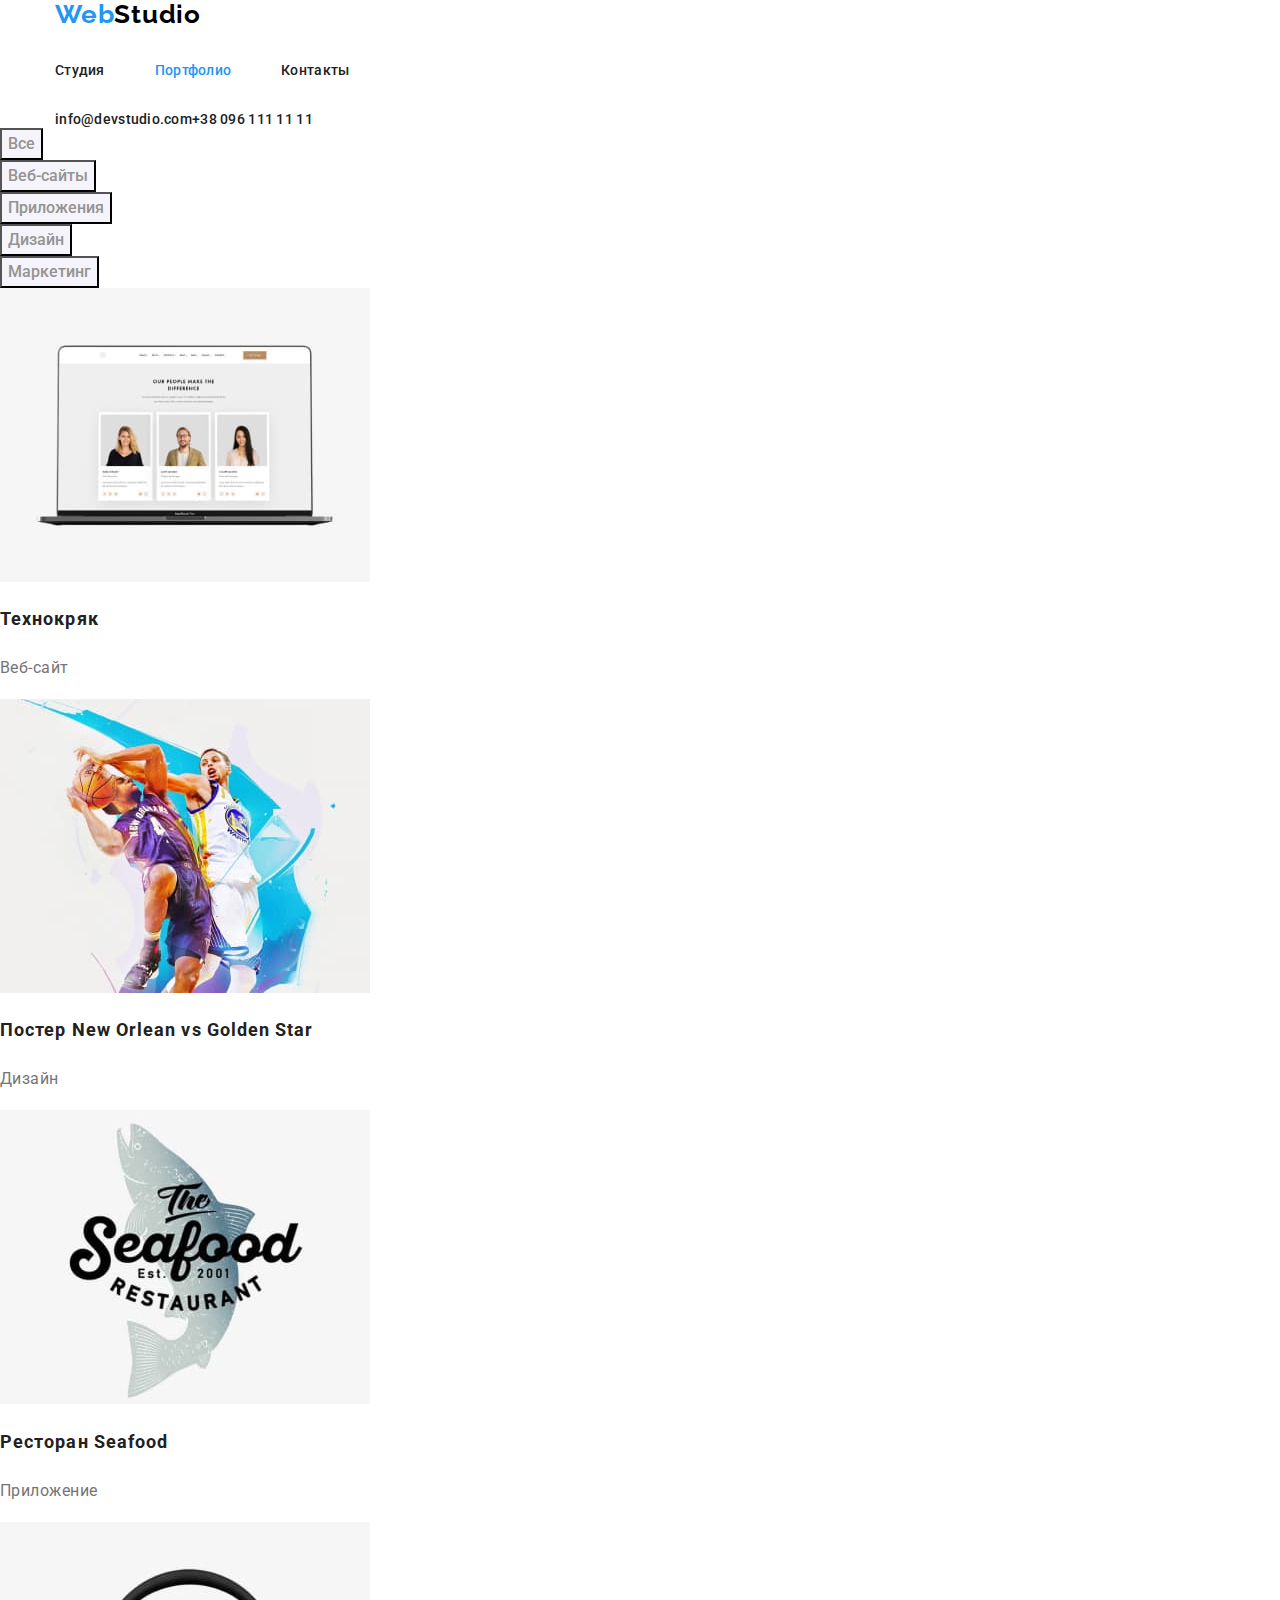
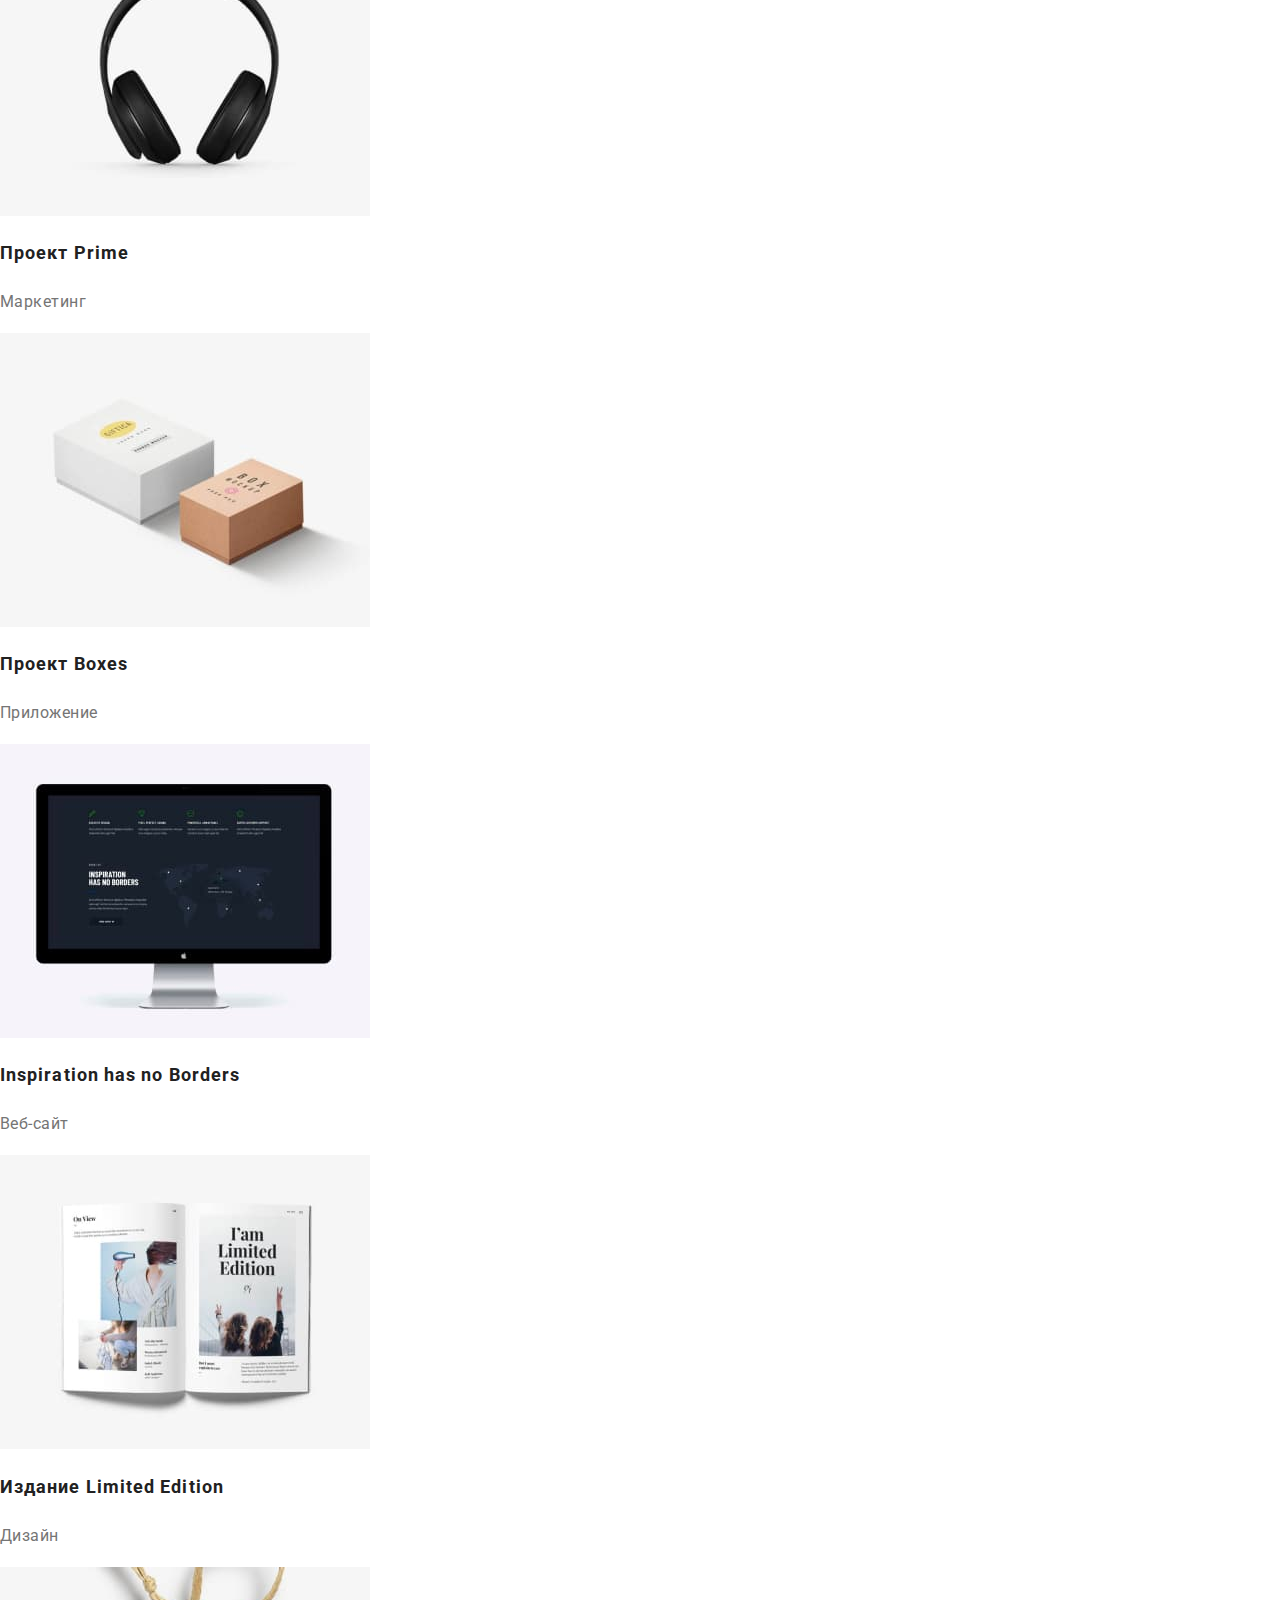
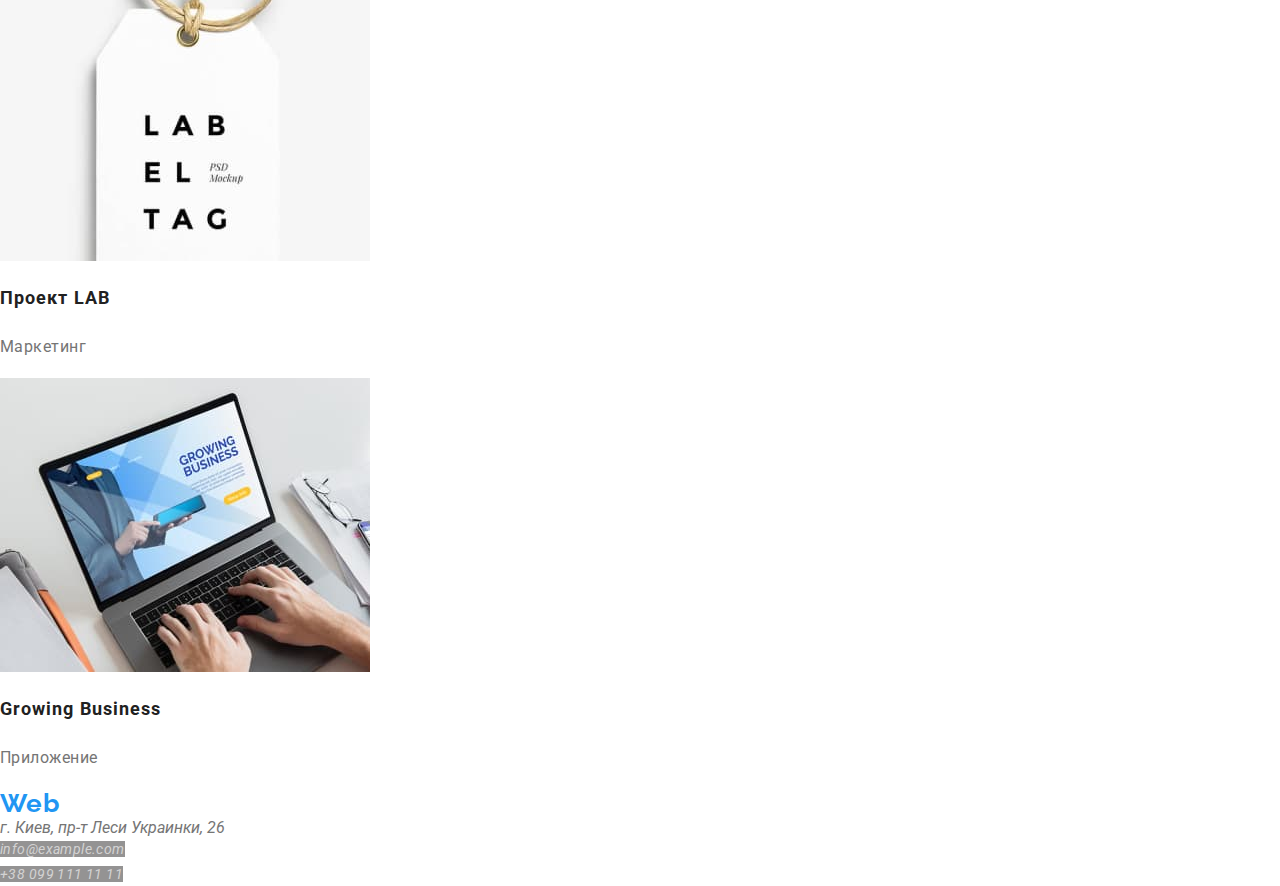
==== portfolio.html @ b4e092f4 "Добавляет стили Хедер" ====
<!DOCTYPE html>
<html lang="en">
<head>
    <meta charset="UTF-8">
    <meta name="viewport" content="width=device-width, initial-scale=1.0">
    <title>WebStudio</title>
    <link rel="preconnect" href="https://fonts.googleapis.com">
    <link rel="preconnect" href="https://fonts.gstatic.com" crossorigin>
    <link href="https://fonts.googleapis.com/css2?family=Raleway:wght@700&family=Roboto:wght@400;500;700;900&display=swap" rel="stylesheet">
    <link rel="stylesheet" href="https://cdnjs.cloudflare.com/ajax/libs/modern-normalize/2.0.0/modern-normalize.min.css">
    <link rel="stylesheet" href="./css/styles.css">
</head>
<body>
    <!-- header -->
    <header class="header">
        <div class="container">
                <!-- Лого -->
            <a href="" class="header-logo link">Web<span class="header-logo-second">Studio</span></a>
            <!-- Списки мемю -->
            <nav class="header-navigator">
            <ul class="header-list-nav list">
                <li class="header-item"><a href="./index.html" class="header-link link">Студия</a></li>
                <li class="header-item"><a href="" class="header-link link current">Портфолио</a></li>
                <li class="header-item"><a href="" class="header-link link">Контакты</a></li>
            </ul>
            </nav>
            <ul class="header-contact-list list">
            <li><a href="mailto:info@devstudio.com" class="header-mail-link link" >info@devstudio.com</a></li>
            <li><a href="tel:+380961111111" class="header-tel-link link" >+38 096 111 11 11</a></li>
            </ul>
        </div>
        
    </header>
    <main>
        <section class="portfolio">
            <ul class="portfolio-nav-list list">
                <li><button type="button">Все</button></li>
                <li><button type="button">Веб-сайты</button></li>
                <li><button type="button">Приложения</button></li>
                <li><button type="button">Дизайн</button></li>
                <li><button type="button">Маркетинг</button></li>
            </ul>
            <ul class="portfolio-project-list list">
                <li>
                    <img src="./images/img4.jpg" width="370" alt="Веб-сайт">
                    <a href="" class="portfolio-link link" >
                        <h2 class="portfolio-title" >Технокряк</h2>
                        <p class="portfolio-text" >Веб-сайт</p>
                    </a>
                </li>
                <li>
                    <img src="./images/img5.jpg" width="370" alt="Дизайн">
                    <a href="" class="portfolio-link link" >
                        <h2 class="portfolio-title" > Постер New Orlean vs Golden Star</h2>
                        <p class="portfolio-text" >Дизайн</p>
                    </a>
                </li>
                <li>
                    <img src="./images/img6.jpg" width="370" alt="Приложение">
                    <a href="" class="portfolio-link link" >
                        <h2 class="portfolio-title" >Ресторан Seafood</h2>
                        <p class="portfolio-text" >Приложение</p>
                    </a>
                </li>
                <li>
                    <img src="./images/img7.jpg" width="370" alt="Маркетинг">
                    <a href="" class="portfolio-link link" >
                        <h2 class="portfolio-title" >Проект Prime</h2>
                        <p class="portfolio-text" >Маркетинг</p>
                    </a>
                </li>
                <li>
                    <img src="./images/img8.jpg" width="370" alt="Приложение">
                    <a href="" class="portfolio-link link" >
                    
                        <h2 class="portfolio-title" >Проект Boxes</h2>
                        <p class="portfolio-text" >Приложение</p>
                    </a>
                </li>
                <li>
                    <img src="./images/img9.jpg" width="370" alt="Веб-сайт">
                    <a href="" class="portfolio-link link" >
                        <h2 class="portfolio-title" >Inspiration has no Borders</h2>
                        <p class="portfolio-text" >Веб-сайт</p>
                    </a>
                </li>
                <li>
                    <img src="./images/img10.jpg" width="370" alt="Дизайн">
                    <a href="" class="portfolio-link link" >
                        <h2 class="portfolio-title" >Издание Limited Edition</h2>
                        <p class="portfolio-text" >Дизайн</p>
                    </a>
                </li>
                <li>
                    <img src="./images/img11.jpg" width="370" alt="Маркетинг">
                    <a href="" class="portfolio-link link" >
                        <h2 class="portfolio-title" >Проект LAB</h2>
                        <p class="portfolio-text" >Маркетинг</p>
                    </a>
                </li>
                <li>
                    <img src="./images/img12.jpg" width="370" alt="Приложение">
                    <a href="" class="portfolio-link link" >
                        <h2 class="portfolio-title" >Growing Business</h2>
                        <p class="portfolio-text" >Приложение</p>
                    </a>
                </li>
            </ul>
        </section>
    </main>
    <!-- Футер -->
    <footer class="footer">
      <!-- Лого -->
      <a href="" class="footer-logo link">Web<span class="footer-logo-second">Studio</span></a>
      <address>
        г. Киев, пр-т Леси Украинки, 26
      </address>
      <address>
        <ul class="footer-contact-list list">
          <li><a href="mailto:info@example.com" class="footer-mail-link link">info@example.com</a></li>
          <li><a href="tel:+380991111111" class="footer-tel-link link">+38 099 111 11 11</a></li>
        </ul>
      </address>
    </footer>
</body>
</html>
---- css/styles.css ----
/* цвет основного текста #757575 */
/* вторичный цвет текста   #212121 */
/* цвет контактов в футере rgba(255, 255, 255, 0.60) */
/* белый цвет #FFFFFF */
/* черный цвет лого в хедере  #000000 */
/* акцент #2196F3 */
/* вторичный цвет фона #F5F4FA */
/* третий цвет фона #2F303A */

:root {
    --primary-text-color: #757575;
    --secondary-text-color: #212121;
    --title-text-color: #212121;
    --accent-color: #2196F3;
}

body {
  font-family: 'Roboto', sans-serif;
  color: var(--primary-text-color);
  background-color: #FFFFFF; 
}
.link {
    text-decoration: none;
}
.list {
    list-style: none;
    padding: 0;
    margin: 0;
}

.title {
    color: var(--secondary-text-color);
    text-align: center;
    font-size: 36px;
    font-weight: 700;
    letter-spacing: 1.08px;
    line-height:  1.17;
}

/* Container */
.container {
    margin-left: auto;
    margin-right: auto;
    width: 1200px;
    padding-left: 15px;
    padding-right: 15px;
}

/* лого */
.header-logo  {
    margin-right: 93px;
    color: var( --accent-color);
    font-family: 'Raleway', sans-serif;
    font-size: 26px;
    font-weight: 700;
    letter-spacing: 0.78px;
}
.header-logo  .header-logo-second {
    color: #000000;
    
}

/* header*/
.header-menu {
   display: flex;
   align-items: center;
}
.header-list-nav {
    display: flex;
}
.header-list-nav .header-item:not(:last-child) {
    margin-right: 50px;
}
.header-list-nav .header-link {
    display: block;
    padding-top: 32px;
    padding-bottom: 32px;
    
    color: var(--secondary-text-color);
    
    font-size: 14px;
    font-weight: 500;
    letter-spacing: 0.28px;
}
.header-list-nav .header-link:hover, 
.header-list-nav .header-link:focus {
    color: var(--accent-color);
}
.header-list-nav .current {
    color: var(--accent-color);
}
.header-contact-list {
    display: flex;
    margin-left: auto ;
}
.header-contact-list .item:not(:last-child) {
    margin-right: 50px;
}
/* .header-contact-list .item:last-child {
    margin-right: 0;
} */
.header-contact-list  
.header-mail-link, 
.header-tel-link {
    color: var(--secondary-text-color);
    font-size: 14px;
    font-weight: 500;
    letter-spacing: 0.28px;
}
.header-contact-list  .link:hover, 
.header-contact-list  .link:focus {
    color: var(--accent-color)
}
/* hero */
.hero .hero-title {
    color: #FFF;
    text-align: center;
    font-size: 44px;
    font-weight: 900;
    line-height: 1.36; /* 136.364% */
    letter-spacing: 2.64px;
    text-transform: uppercase;
    background-color: #949393;   /* времено установил фон для визуализации потом удалю */
}
button.hero-button {
    background-color: var(--accent-color);
    color: #FFFFFF;
    text-align: center;
    font-size: 16px;
    font-weight: 700;
    line-height: 1.87; /* 187.5% */
    letter-spacing: 0.96px;
    cursor: pointer;
}

/* studio */
.stodio .studio-title {
    color: var(--secondary-text-color);
    font-size: 14px;
    font-weight: 700;
    letter-spacing: 0.42px;
    text-transform: uppercase;
}
.stodio .studio-text {
    font-size: 14px;
    line-height: 1.71; /* 171.429% */
    letter-spacing: 0.42px;
}
/* work */


/* team */
.team .team-subtitle {
    color: var(--secondary-text-color);
    text-align: center;
    font-size: 16px;
    font-weight: 500;
    letter-spacing: 0.48px;
}
.team .team-descr {
    text-align: center;
    font-size: 16px;
    letter-spacing: 0.48px;
}

/* footer */
.footer .footer-logo {
    color: var(--accent-color);
    font-family: Raleway;
    font-size: 26px;
    font-weight: 700;
    letter-spacing: 0.78px;
}
.footer .footer-logo-second {
    color: #FFFFFF;
}

.footer-contact-list .link {
    color: rgba(255, 255, 255, 0.60);
    font-family: Roboto;
    font-size: 14px;
    line-height: 1.74; /* 171.429% */
    letter-spacing: 0.42px;
    background-color: #949393;  
    /* времено установил фон для визуализации потом удвлю */
 }
 .footer-contact-list .link:hover,
 .footer-contact-list .link:focus {
    color: var(--accent-color);
 }

 /* portfolio - nav */
 .portfolio button {
    color: #949393;   /* времено установил фон для визуализации должен быть #FFFFFF */
    text-align: center;
    font-size: 16px;
    font-weight: 500;
    line-height: 1.62; /* 162.5% */
    letter-spacing: 0.4;
    background-color: #F5F4FA;
    cursor: pointer;
 }
 .portfolio button:hover,
 .portfolio button:focus {
  background-color: var(--accent-color);

 }
 .portfolio .portfolio-title {
    color: var(--secondary-text-color);
    font-size: 18px;
    font-weight: 700;
    line-height: 2.00; /* 200% */
    letter-spacing: 1.08px;
 }
 .portfolio .portfolio-text {
    color: var(--primary-text-color);
    font-size: 16px;
    font-weight: 400;
    line-height: 1.87; /* 187.5% */
    letter-spacing: 0.48px;
 }
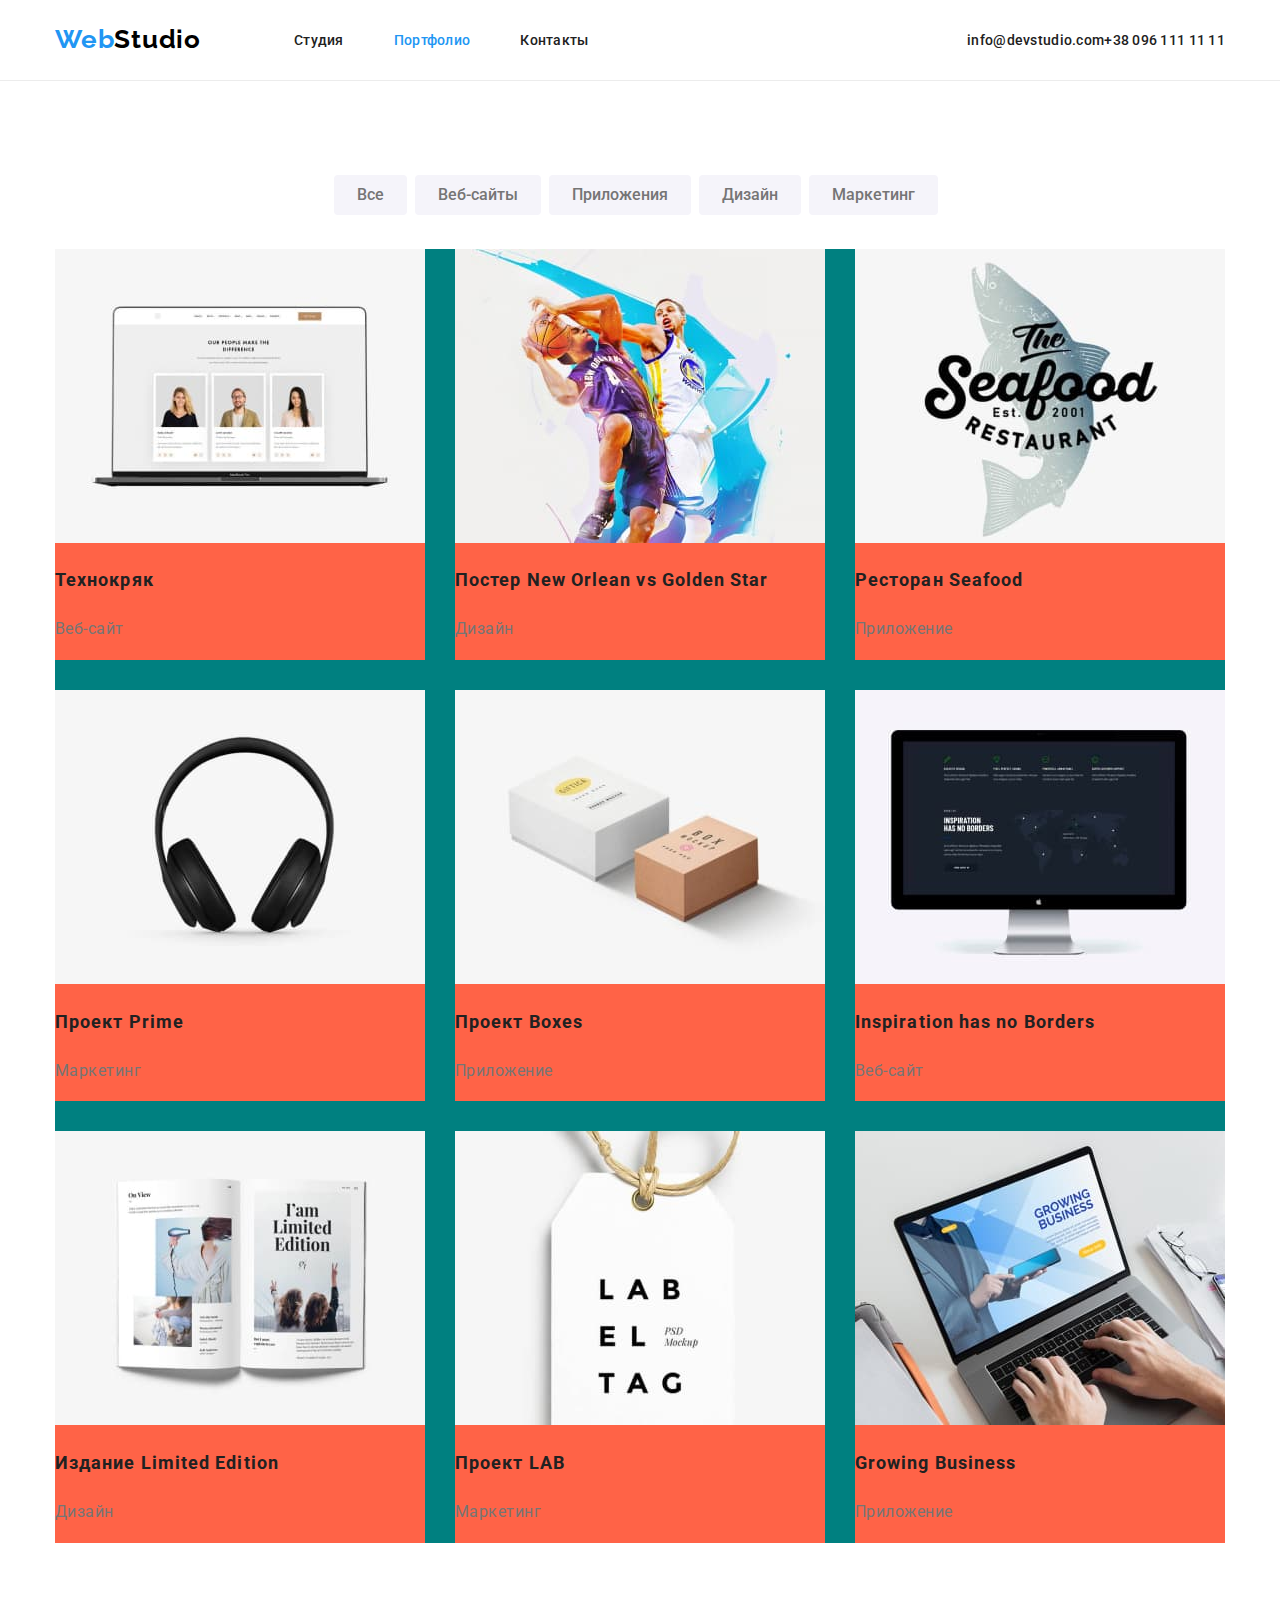
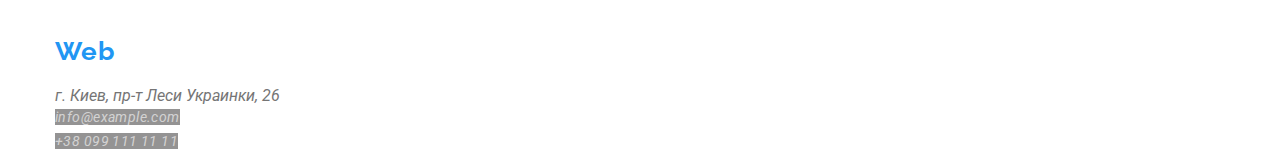
==== commit f338ff8f: "Добавляет стили  портфолио" ====
--- a/portfolio.html
+++ b/portfolio.html
@@ -14,62 +14,64 @@
     <!-- header -->
     <header class="header">
         <div class="container">
+            <div class="header-menu">
                 <!-- Лого -->
-            <a href="" class="header-logo link">Web<span class="header-logo-second">Studio</span></a>
-            <!-- Списки мемю -->
-            <nav class="header-navigator">
-            <ul class="header-list-nav list">
-                <li class="header-item"><a href="./index.html" class="header-link link">Студия</a></li>
-                <li class="header-item"><a href="" class="header-link link current">Портфолио</a></li>
-                <li class="header-item"><a href="" class="header-link link">Контакты</a></li>
-            </ul>
-            </nav>
-            <ul class="header-contact-list list">
-            <li><a href="mailto:info@devstudio.com" class="header-mail-link link" >info@devstudio.com</a></li>
-            <li><a href="tel:+380961111111" class="header-tel-link link" >+38 096 111 11 11</a></li>
-            </ul>
+                <a href="" class="header-logo link">Web<span class="header-logo-second">Studio</span></a>
+                <!-- Списки мемю -->
+                <nav class="header-navigator">
+                <ul class="header-list-nav list">
+                    <li class="header-item"><a href="./index.html" class="header-link link">Студия</a></li>
+                    <li class="header-item"><a href="" class="header-link link current">Портфолио</a></li>
+                    <li class="header-item"><a href="" class="header-link link">Контакты</a></li>
+                </ul>
+                </nav>
+                <ul class="header-contact-list list">
+                <li><a href="mailto:info@devstudio.com" class="header-mail-link link" >info@devstudio.com</a></li>
+                <li><a href="tel:+380961111111" class="header-tel-link link" >+38 096 111 11 11</a></li>
+                </ul>
+            </div>
         </div>
-        
     </header>
     <main>
-        <section class="portfolio">
+        <section class="portfolio section">
+           <div class="container">
             <ul class="portfolio-nav-list list">
-                <li><button type="button">Все</button></li>
-                <li><button type="button">Веб-сайты</button></li>
-                <li><button type="button">Приложения</button></li>
-                <li><button type="button">Дизайн</button></li>
-                <li><button type="button">Маркетинг</button></li>
+                <li class="item"><button type="button">Все</button></li>
+                <li class="item"><button type="button">Веб-сайты</button></li>
+                <li class="item"><button type="button">Приложения</button></li>
+                <li class="item"><button type="button">Дизайн</button></li>
+                <li class="item"><button type="button">Маркетинг</button></li>
             </ul>
             <ul class="portfolio-project-list list">
-                <li>
+                <li class="item">
                     <img src="./images/img4.jpg" width="370" alt="Веб-сайт">
                     <a href="" class="portfolio-link link" >
                         <h2 class="portfolio-title" >Технокряк</h2>
                         <p class="portfolio-text" >Веб-сайт</p>
                     </a>
                 </li>
-                <li>
+                <li class="item">
                     <img src="./images/img5.jpg" width="370" alt="Дизайн">
                     <a href="" class="portfolio-link link" >
                         <h2 class="portfolio-title" > Постер New Orlean vs Golden Star</h2>
                         <p class="portfolio-text" >Дизайн</p>
                     </a>
                 </li>
-                <li>
+                <li class="item">
                     <img src="./images/img6.jpg" width="370" alt="Приложение">
                     <a href="" class="portfolio-link link" >
                         <h2 class="portfolio-title" >Ресторан Seafood</h2>
                         <p class="portfolio-text" >Приложение</p>
                     </a>
                 </li>
-                <li>
+                <li class="item">
                     <img src="./images/img7.jpg" width="370" alt="Маркетинг">
                     <a href="" class="portfolio-link link" >
                         <h2 class="portfolio-title" >Проект Prime</h2>
                         <p class="portfolio-text" >Маркетинг</p>
                     </a>
                 </li>
-                <li>
+                <li class="item">
                     <img src="./images/img8.jpg" width="370" alt="Приложение">
                     <a href="" class="portfolio-link link" >
                     
@@ -77,28 +79,28 @@
                         <p class="portfolio-text" >Приложение</p>
                     </a>
                 </li>
-                <li>
+                <li class="item">
                     <img src="./images/img9.jpg" width="370" alt="Веб-сайт">
                     <a href="" class="portfolio-link link" >
                         <h2 class="portfolio-title" >Inspiration has no Borders</h2>
                         <p class="portfolio-text" >Веб-сайт</p>
                     </a>
                 </li>
-                <li>
+                <li class="item">
                     <img src="./images/img10.jpg" width="370" alt="Дизайн">
                     <a href="" class="portfolio-link link" >
                         <h2 class="portfolio-title" >Издание Limited Edition</h2>
                         <p class="portfolio-text" >Дизайн</p>
                     </a>
                 </li>
-                <li>
+                <li class="item">
                     <img src="./images/img11.jpg" width="370" alt="Маркетинг">
                     <a href="" class="portfolio-link link" >
                         <h2 class="portfolio-title" >Проект LAB</h2>
                         <p class="portfolio-text" >Маркетинг</p>
                     </a>
                 </li>
-                <li>
+                <li class="item">
                     <img src="./images/img12.jpg" width="370" alt="Приложение">
                     <a href="" class="portfolio-link link" >
                         <h2 class="portfolio-title" >Growing Business</h2>
@@ -106,11 +108,13 @@
                     </a>
                 </li>
             </ul>
+           </div>
         </section>
     </main>
     <!-- Футер -->
     <footer class="footer">
-      <!-- Лого -->
+      <div class="container">
+        <!-- Лого -->
       <a href="" class="footer-logo link">Web<span class="footer-logo-second">Studio</span></a>
       <address>
         г. Киев, пр-т Леси Украинки, 26
@@ -121,6 +125,7 @@
           <li><a href="tel:+380991111111" class="footer-tel-link link">+38 099 111 11 11</a></li>
         </ul>
       </address>
+      </div>
     </footer>
 </body>
 </html>--- a/css/styles.css
+++ b/css/styles.css
@@ -27,6 +27,10 @@
     padding: 0;
     margin: 0;
 }
+.section {
+    padding-top: 94px;
+    padding-bottom: 94px;
+}
 
 .title {
     color: var(--secondary-text-color);
@@ -44,9 +48,13 @@
     width: 1200px;
     padding-left: 15px;
     padding-right: 15px;
+    /* outline: 2px solid tomato; */
 }
 
 /* лого */
+.header {
+    border-bottom: 1px solid rgb(236, 236, 236);
+}
 .header-logo  {
     margin-right: 93px;
     color: var( --accent-color);
@@ -112,44 +120,102 @@
     color: var(--accent-color)
 }
 /* hero */
+.hero {
+    text-align: center;    
+}
 .hero .hero-title {
+    margin-top: 0;
+    margin-bottom: 30px;
+
     color: #FFF;
-    text-align: center;
+    
     font-size: 44px;
     font-weight: 900;
     line-height: 1.36; /* 136.364% */
     letter-spacing: 2.64px;
+   
     text-transform: uppercase;
     background-color: #949393;   /* времено установил фон для визуализации потом удалю */
 }
 button.hero-button {
-    background-color: var(--accent-color);
+    
+    padding: 10px 32px;
+    min-width: 200px;
+    border-radius: 4px;
+    border: 1px solid transparent;
     color: #FFFFFF;
-    text-align: center;
+        
     font-size: 16px;
     font-weight: 700;
     line-height: 1.87; /* 187.5% */
     letter-spacing: 0.96px;
+    text-align: center;
+    
     cursor: pointer;
+    background-color: var(--accent-color);
 }
 
 /* studio */
-.stodio .studio-title {
+
+.hidden-title {
+    display: none;
+}
+.studio-list {
+    display: flex;
+}
+.studio-list .item:not(:last-child) {
+    display: block;
+    min-width: 270px;
+    margin-right: 30px;
+}
+
+.studio-list .studio-title {
+    margin-top: 0;
+    margin-bottom: 10px;
+
     color: var(--secondary-text-color);
     font-size: 14px;
     font-weight: 700;
     letter-spacing: 0.42px;
     text-transform: uppercase;
+    
 }
 .stodio .studio-text {
     font-size: 14px;
     line-height: 1.71; /* 171.429% */
     letter-spacing: 0.42px;
+    margin: 0;
 }
 /* work */
 
-
+.work .work-title {
+    margin-top: 0;
+    margin-bottom: 50px;
+}
+.work .work-list {
+    display: flex;
+    justify-content: center;
+}
+.work .work-list .item:not(:last-child) {
+    display: block;
+    margin-right: 30px;
+    
+
+}
 /* team */
+
+.team .team-title {
+    margin-top: 0;
+    margin-bottom: 50px;
+} 
+.team .team-list {
+    display: flex;
+    justify-content: center;
+}
+.team .team-list .item:not(:last-child) {
+    display: block;
+    margin-right: 30px;
+}
 .team .team-subtitle {
     color: var(--secondary-text-color);
     text-align: center;
@@ -165,6 +231,9 @@
 
 /* footer */
 .footer .footer-logo {
+    display: block;
+    margin-bottom: 20px;
+
     color: var(--accent-color);
     font-family: Raleway;
     font-size: 26px;
@@ -190,8 +259,18 @@
  }
 
  /* portfolio - nav */
+ .portfolio .portfolio-nav-list {
+    display: flex;
+    justify-content: center;
+ }
+ .portfolio .portfolio-nav-list .item {
+    margin-right: 8px;
+ }
  .portfolio button {
-    color: #949393;   /* времено установил фон для визуализации должен быть #FFFFFF */
+    margin-bottom: 34px;
+    padding: 6px 22px;
+
+    color: var(--secondary-text-color)
     text-align: center;
     font-size: 16px;
     font-weight: 500;
@@ -199,11 +278,32 @@
     letter-spacing: 0.4;
     background-color: #F5F4FA;
     cursor: pointer;
+
+    border: 1px solid transparent;
+    border-radius: 4px;
  }
  .portfolio button:hover,
  .portfolio button:focus {
-  background-color: var(--accent-color);
-
+    color: #FFFFFF;
+    background-color: var(--accent-color);
+
+ }
+ .portfolio .portfolio-project-list {
+    display: flex;
+    flex-wrap: wrap;
+    background-color: teal;
+ }
+ .portfolio .portfolio-project-list .item {
+    width: 370px;
+    margin-right: 30px;
+    margin-bottom: 30px;
+    background-color: tomato;
+ }
+ .portfolio .portfolio-project-list .item:nth-child(3n) {
+    margin-right: 0;
+ }
+ .portfolio .portfolio-project-list .item:nth-last-child(-n + 3) {
+    margin-bottom: 0;
  }
  .portfolio .portfolio-title {
     color: var(--secondary-text-color);
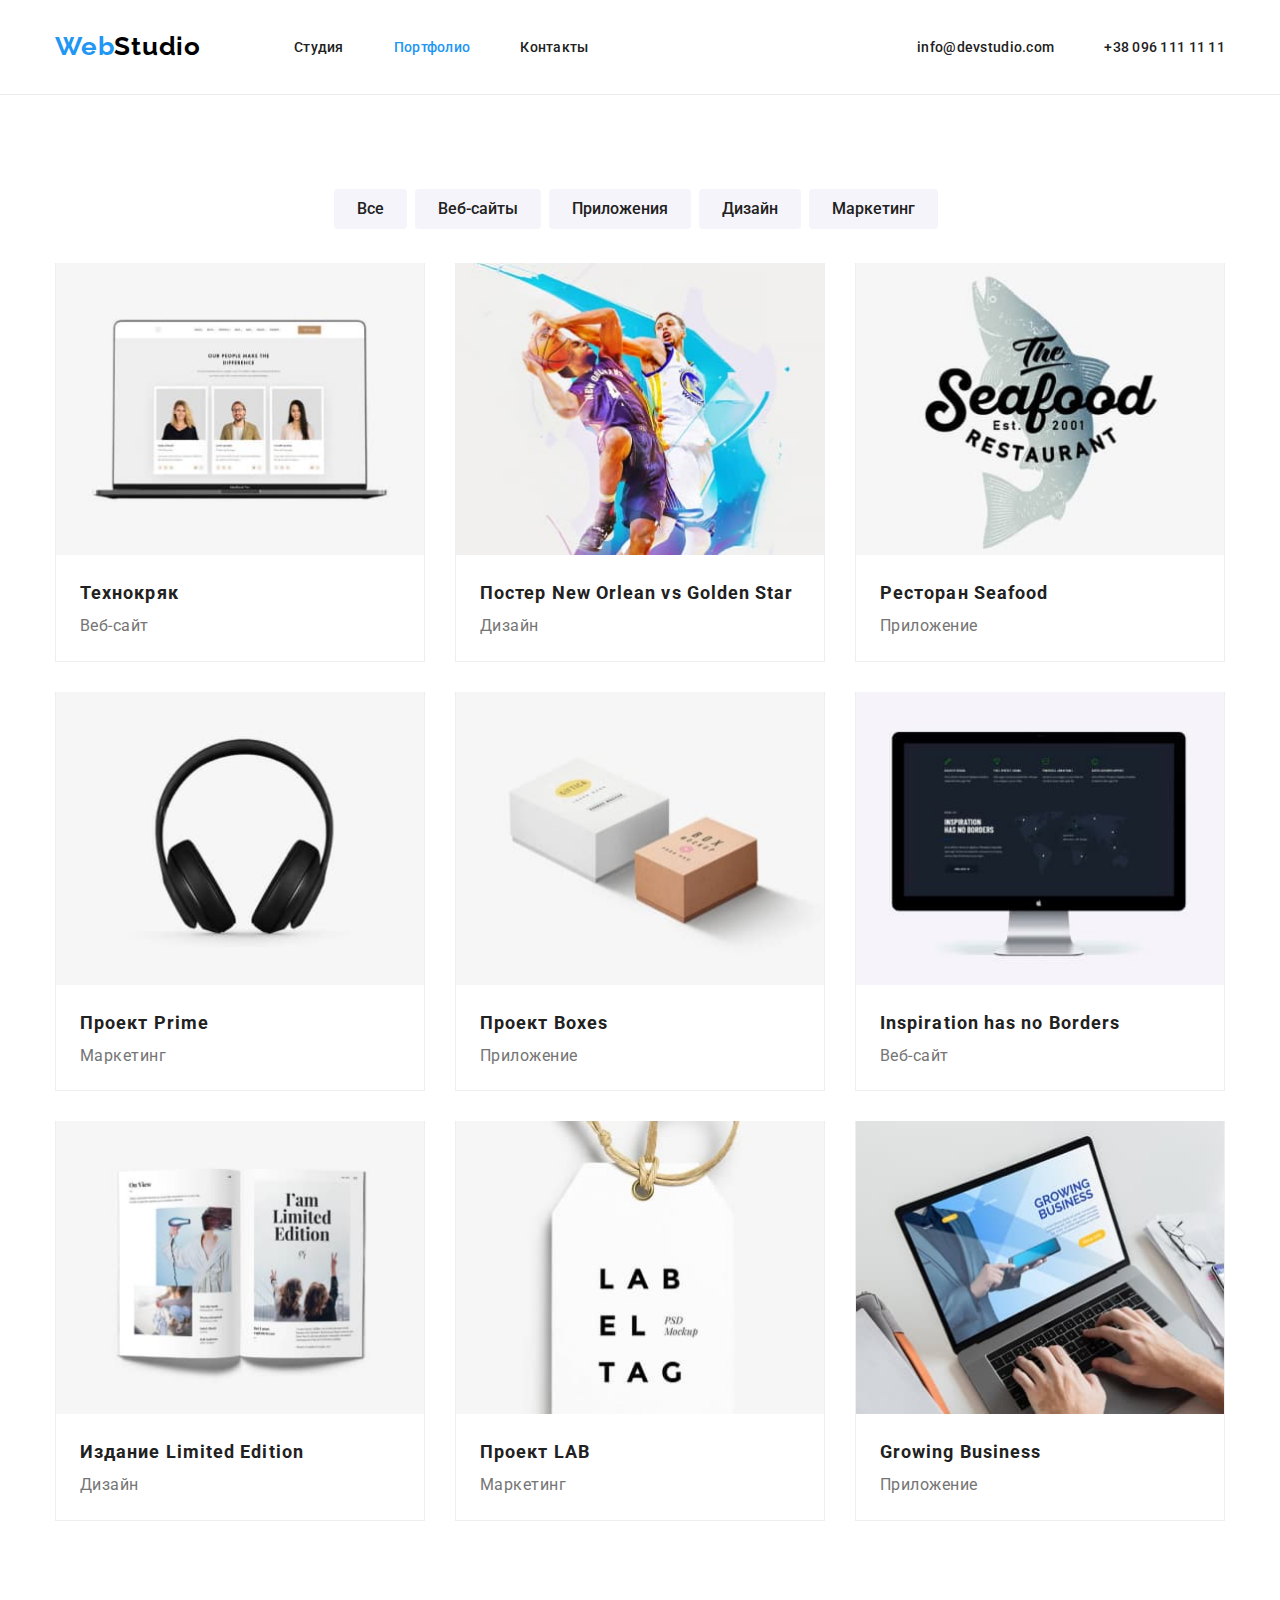
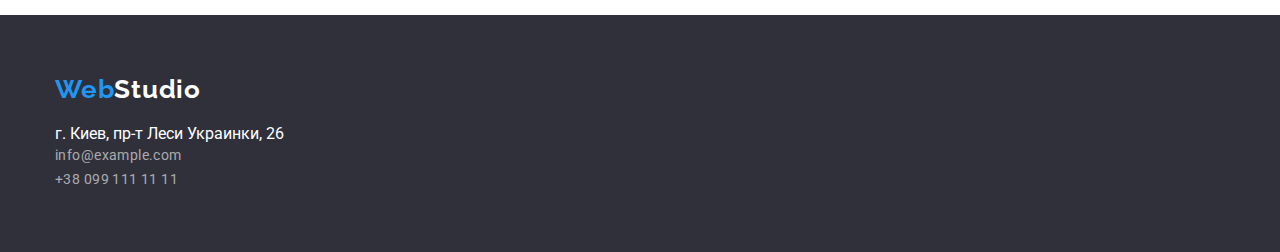
==== commit 6f7d8100: "Исправление ошибок" ====
--- a/portfolio.html
+++ b/portfolio.html
@@ -26,8 +26,8 @@
                 </ul>
                 </nav>
                 <ul class="header-contact-list list">
-                <li><a href="mailto:info@devstudio.com" class="header-mail-link link" >info@devstudio.com</a></li>
-                <li><a href="tel:+380961111111" class="header-tel-link link" >+38 096 111 11 11</a></li>
+                <li class="item"><a href="mailto:info@devstudio.com" class="header-mail-link link" >info@devstudio.com</a></li>
+                <li class=""><a href="tel:+380961111111" class="header-tel-link link" >+38 096 111 11 11</a></li>
                 </ul>
             </div>
         </div>
--- a/css/styles.css
+++ b/css/styles.css
@@ -27,9 +27,19 @@
     padding: 0;
     margin: 0;
 }
-.section {
-    padding-top: 94px;
-    padding-bottom: 94px;
+h1, 
+h2, 
+h3, 
+h4, 
+h5, 
+h5, 
+p {
+    margin: 0;
+}
+img{
+    display: block;
+    max-width: 100%;
+    height: auto;
 }
 
 .title {
@@ -72,17 +82,19 @@
 .header-menu {
    display: flex;
    align-items: center;
+   padding-top: 32px;
+   padding-bottom: 32px;
 }
 .header-list-nav {
     display: flex;
+    
 }
 .header-list-nav .header-item:not(:last-child) {
     margin-right: 50px;
 }
 .header-list-nav .header-link {
     display: block;
-    padding-top: 32px;
-    padding-bottom: 32px;
+   
     
     color: var(--secondary-text-color);
     
@@ -121,7 +133,12 @@
 }
 /* hero */
 .hero {
-    text-align: center;    
+    padding: 200px 0;
+
+    text-align: center; 
+    background-color: #2F303A;
+
+       
 }
 .hero .hero-title {
     margin-top: 0;
@@ -135,7 +152,7 @@
     letter-spacing: 2.64px;
    
     text-transform: uppercase;
-    background-color: #949393;   /* времено установил фон для визуализации потом удалю */
+   /*  background-color: #949393;   времено установил фон для визуализации потом удалю */
 }
 button.hero-button {
     
@@ -160,6 +177,9 @@
 .hidden-title {
     display: none;
 }
+.studio {
+    padding: 67px 0 0px 0;
+}
 .studio-list {
     display: flex;
 }
@@ -187,7 +207,9 @@
     margin: 0;
 }
 /* work */
-
+.work{
+    padding: 94px 0 94px 0;
+}
 .work .work-title {
     margin-top: 0;
     margin-bottom: 50px;
@@ -203,7 +225,10 @@
 
 }
 /* team */
-
+.team {
+    padding: 94px 0;
+    background-color: #F5F4FA;
+}
 .team .team-title {
     margin-top: 0;
     margin-bottom: 50px;
@@ -212,9 +237,16 @@
     display: flex;
     justify-content: center;
 }
+.team .team-list .item {
+    border-radius: 0px 0px 4px 4px;
+    /* material shadow v1 */
+    box-shadow: 0px 2px 1px 0px rgba(0, 0, 0, 0.2),0px 1px 1px 0px rgba(0, 0, 0, 0.14),0px 1px 3px 0px rgba(0, 0, 0, 0.12);
+background: rgb(255, 255, 255);
+}
 .team .team-list .item:not(:last-child) {
     display: block;
     margin-right: 30px;
+    
 }
 .team .team-subtitle {
     color: var(--secondary-text-color);
@@ -222,14 +254,21 @@
     font-size: 16px;
     font-weight: 500;
     letter-spacing: 0.48px;
+    padding-top: 30px;
+    margin-bottom: 10px;
 }
 .team .team-descr {
     text-align: center;
     font-size: 16px;
     letter-spacing: 0.48px;
+    padding-bottom:30px;
 }
 
 /* footer */
+.footer {
+    padding: 60px 0;
+    background-color: #2F303A;
+}
 .footer .footer-logo {
     display: block;
     margin-bottom: 20px;
@@ -243,14 +282,17 @@
 .footer .footer-logo-second {
     color: #FFFFFF;
 }
-
+.footer address {
+    font-style: normal;
+    color:#FFFFFF;
+}
 .footer-contact-list .link {
     color: rgba(255, 255, 255, 0.60);
     font-family: Roboto;
     font-size: 14px;
     line-height: 1.74; /* 171.429% */
     letter-spacing: 0.42px;
-    background-color: #949393;  
+    /* background-color: #949393;   */
     /* времено установил фон для визуализации потом удвлю */
  }
  .footer-contact-list .link:hover,
@@ -259,18 +301,22 @@
  }
 
  /* portfolio - nav */
+ .portfolio {
+    padding: 94px 0 94px 0;
+ }
  .portfolio .portfolio-nav-list {
     display: flex;
     justify-content: center;
+    margin-bottom: 34px;
+
  }
  .portfolio .portfolio-nav-list .item {
     margin-right: 8px;
  }
  .portfolio button {
-    margin-bottom: 34px;
     padding: 6px 22px;
 
-    color: var(--secondary-text-color)
+    color: var(--secondary-text-color);
     text-align: center;
     font-size: 16px;
     font-weight: 500;
@@ -291,13 +337,15 @@
  .portfolio .portfolio-project-list {
     display: flex;
     flex-wrap: wrap;
-    background-color: teal;
  }
  .portfolio .portfolio-project-list .item {
     width: 370px;
     margin-right: 30px;
     margin-bottom: 30px;
-    background-color: tomato;
+
+    border-bottom: 1px solid rgb(238, 238, 238);
+    border-right:  1px solid rgb(238, 238, 238);
+    border-left:  1px solid rgb(238, 238, 238);  
  }
  .portfolio .portfolio-project-list .item:nth-child(3n) {
     margin-right: 0;
@@ -305,6 +353,12 @@
  .portfolio .portfolio-project-list .item:nth-last-child(-n + 3) {
     margin-bottom: 0;
  }
+
+ .portfolio-link {
+    display: inline-block;
+    padding: 20px 24px;
+ }
+
  .portfolio .portfolio-title {
     color: var(--secondary-text-color);
     font-size: 18px;
